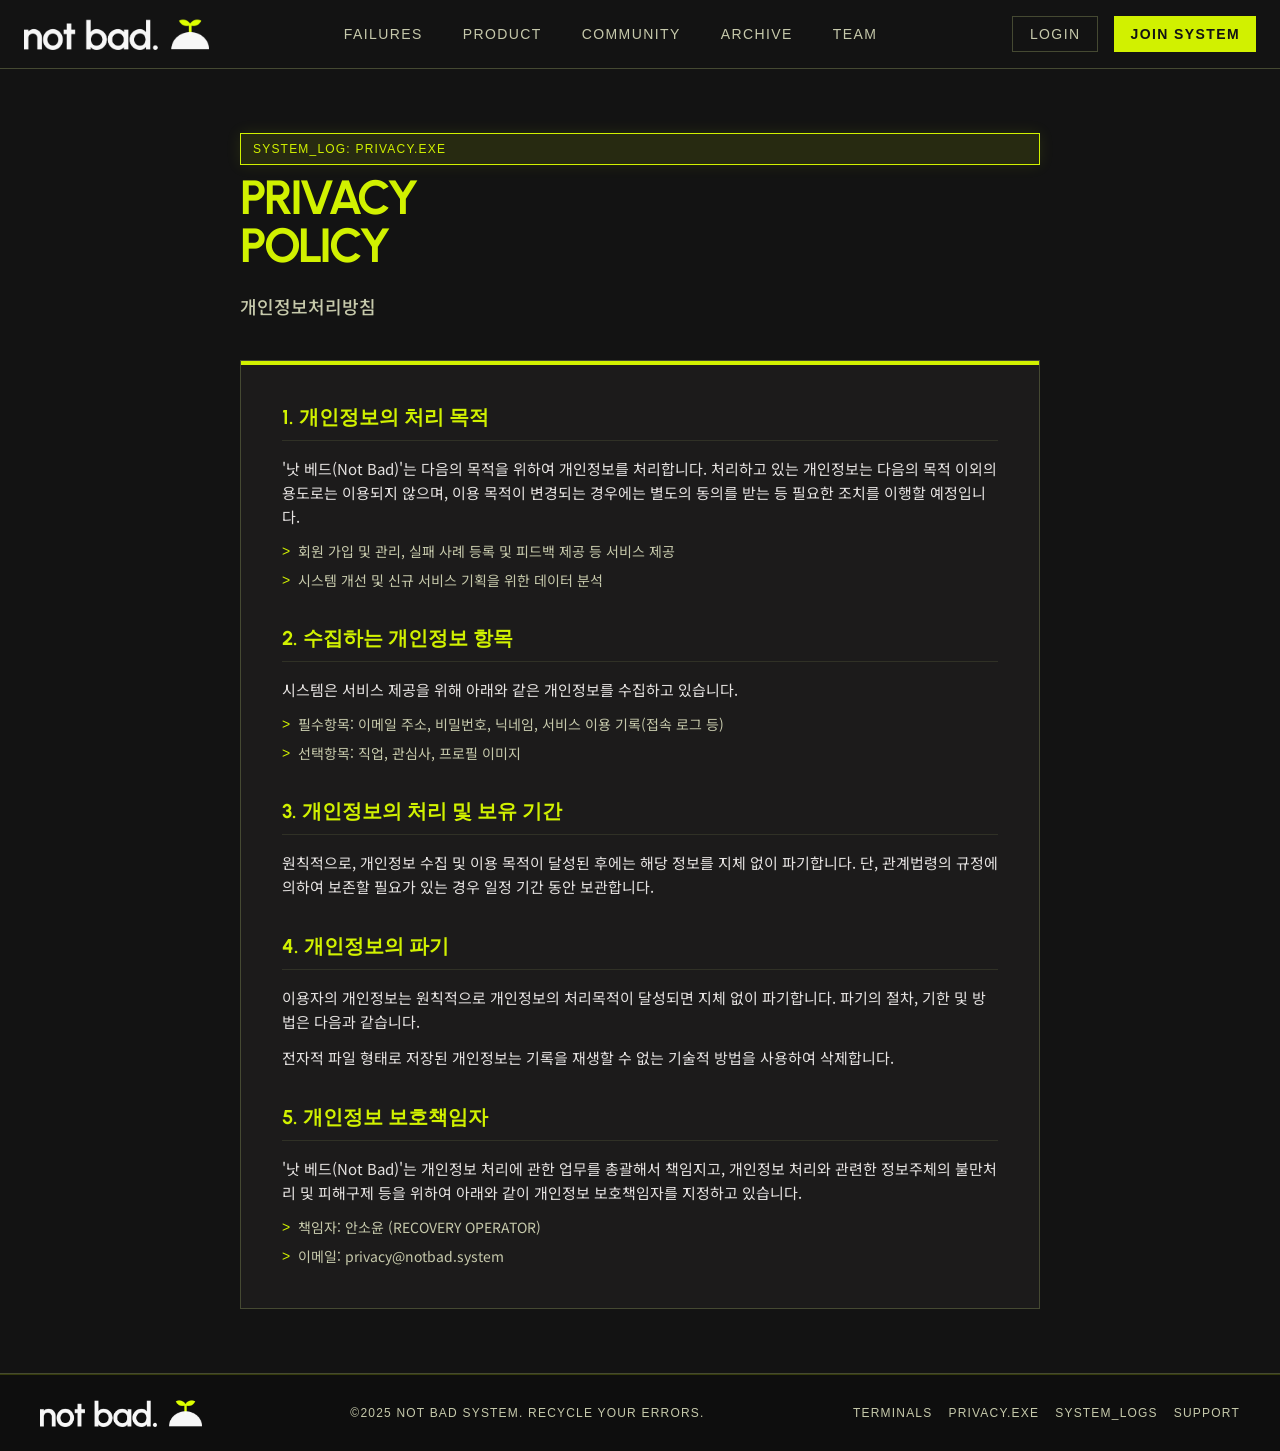
==== privacy.html @ b4ba8d07 "개인정보추가" ====
<!DOCTYPE html>
<html lang="ko">
<head>
    <meta charset="UTF-8">
    <meta name="viewport" content="width=device-width, initial-scale=1.0">
    <title>Not Bad: Privacy Policy</title>
    <link rel="preconnect" href="https://fonts.googleapis.com">
    <link rel="preconnect" href="https://fonts.gstatic.com" crossorigin>
    <link href="https://fonts.googleapis.com/css2?family=Urbanist:wght@400;500;600;700&family=Noto+Sans+KR:wght@400;500;600;700&display=swap" rel="stylesheet">
    <link rel="stylesheet" href="style.css">
    <link rel="stylesheet" href="privacy.css">
</head>
<body>
    <header class="navbar">
        <div class="logo">
            <a href="index.html"><img src="assets/logo.png" alt="Not Bad Logo"></a>
        </div>
        <nav class="nav-links">
            <a href="index.html">FAILURES</a>
            <a href="product.html">PRODUCT</a>
            <a href="#">COMMUNITY</a>
            <a href="#">ARCHIVE</a>
            <a href="team.html">TEAM</a>
        </nav>
        <div class="nav-actions">
            <button class="btn-login">LOGIN</button>
            <button class="btn-join">JOIN SYSTEM</button>
        </div>
    </header>

    <main>
        <section class="privacy-section">
            <div class="privacy-container">
                <div class="privacy-header">
                    <div class="system-init-box">
                        <span>SYSTEM_LOG: PRIVACY.EXE</span>
                    </div>
                    <h1 class="main-title">
                        <span class="title-line">PRIVACY</span>
                        <span class="title-line">POLICY</span>
                    </h1>
                    <p class="subtitle">개인정보처리방침</p>
                </div>
                
                <div class="privacy-content">
                    <div class="top-accent"></div>
                    
                    <div class="policy-block">
                        <h3>1. 개인정보의 처리 목적</h3>
                        <p>'낫 베드(Not Bad)'는 다음의 목적을 위하여 개인정보를 처리합니다. 처리하고 있는 개인정보는 다음의 목적 이외의 용도로는 이용되지 않으며, 이용 목적이 변경되는 경우에는 별도의 동의를 받는 등 필요한 조치를 이행할 예정입니다.</p>
                        <ul>
                            <li>회원 가입 및 관리, 실패 사례 등록 및 피드백 제공 등 서비스 제공</li>
                            <li>시스템 개선 및 신규 서비스 기획을 위한 데이터 분석</li>
                        </ul>
                    </div>

                    <div class="policy-block">
                        <h3>2. 수집하는 개인정보 항목</h3>
                        <p>시스템은 서비스 제공을 위해 아래와 같은 개인정보를 수집하고 있습니다.</p>
                        <ul>
                            <li>필수항목: 이메일 주소, 비밀번호, 닉네임, 서비스 이용 기록(접속 로그 등)</li>
                            <li>선택항목: 직업, 관심사, 프로필 이미지</li>
                        </ul>
                    </div>

                    <div class="policy-block">
                        <h3>3. 개인정보의 처리 및 보유 기간</h3>
                        <p>원칙적으로, 개인정보 수집 및 이용 목적이 달성된 후에는 해당 정보를 지체 없이 파기합니다. 단, 관계법령의 규정에 의하여 보존할 필요가 있는 경우 일정 기간 동안 보관합니다.</p>
                    </div>

                    <div class="policy-block">
                        <h3>4. 개인정보의 파기</h3>
                        <p>이용자의 개인정보는 원칙적으로 개인정보의 처리목적이 달성되면 지체 없이 파기합니다. 파기의 절차, 기한 및 방법은 다음과 같습니다.</p>
                        <p>전자적 파일 형태로 저장된 개인정보는 기록을 재생할 수 없는 기술적 방법을 사용하여 삭제합니다.</p>
                    </div>

                    <div class="policy-block">
                        <h3>5. 개인정보 보호책임자</h3>
                        <p>'낫 베드(Not Bad)'는 개인정보 처리에 관한 업무를 총괄해서 책임지고, 개인정보 처리와 관련한 정보주체의 불만처리 및 피해구제 등을 위하여 아래와 같이 개인정보 보호책임자를 지정하고 있습니다.</p>
                        <ul>
                            <li>책임자: 안소윤 (RECOVERY OPERATOR)</li>
                            <li>이메일: privacy@notbad.system</li>
                        </ul>
                    </div>
                </div>
            </div>
        </section>
    </main>

    <footer class="footer">
        <div class="footer-logo">
            <img src="assets/logo.png" alt="Not Bad">
        </div>
        <div class="copyright">
            ©2025 NOT BAD SYSTEM. RECYCLE YOUR ERRORS.
        </div>
        <div class="footer-links">
            <a href="#">TERMINALS</a>
            <a href="privacy.html">PRIVACY.EXE</a>
            <a href="#">SYSTEM_LOGS</a>
            <a href="#">SUPPORT</a>
        </div>
    </footer>
</body>
</html>
---- style.css ----
:root {
    --primary: #d1f100;
    --primary-glow: rgba(209, 241, 0, 0.3);
    --bg-dark: #131313;
    --bg-darker: #0e0e0e;
    --bg-card: #1c1b1b;
    --border-color: #454932;
    --text-light: #ffffff;
    --text-muted: #c6c9ab;
    --text-dark: #131313;
    
    --font-heading: 'Urbanist', sans-serif;
    --font-body: 'Noto Sans KR', sans-serif;
    --font-mono: 'Liberation Sans', system-ui, -apple-system, sans-serif;
}

img[src$=".svg"] {
    width: 36px;
    height: 36px;
}

* {
    box-sizing: border-box;
    margin: 0;
    padding: 0;
}

body {
    background-color: var(--bg-dark);
    color: var(--text-light);
    font-family: var(--font-body);
    overflow-x: hidden;
    position: relative;
    line-height: 1.5;
}

/* Background ambient light */
body::before {
    content: '';
    position: fixed;
    top: -50%;
    left: -50%;
    width: 200%;
    height: 200%;
    background: radial-gradient(circle at 50% 50%, rgba(209, 241, 0, 0.02), transparent 60%);
    z-index: -1;
    animation: rotate 40s linear infinite;
    pointer-events: none;
}

@keyframes rotate {
    0% { transform: rotate(0deg); }
    100% { transform: rotate(360deg); }
}

a {
    text-decoration: none;
    color: inherit;
}

/* Header */
.navbar {
    position: sticky;
    top: 0;
    left: 0;
    right: 0;
    display: flex;
    justify-content: space-between;
    align-items: center;
    padding: 16px 24px;
    background-color: var(--bg-dark);
    border-bottom: 1px solid var(--border-color);
    z-index: 100;
}

.logo img {
    height: 32px;
    width: auto;
    display: block;
    object-fit: contain;
}

.nav-links {
    display: flex;
    gap: 24px;
}

.nav-links a {
    font-family: var(--font-mono);
    font-size: 14px;
    font-weight: 400;
    color: var(--text-muted);
    letter-spacing: 1.4px;
    text-transform: uppercase;
    padding: 4px 8px;
    transition: color 0.3s;
}

.nav-links a:hover, .nav-links a.active {
    color: var(--primary);
}

.nav-links a.active {
    font-weight: 700;
    border-bottom: 2px solid var(--primary);
    padding-bottom: 6px;
}

.nav-actions {
    display: flex;
    gap: 16px;
}

.btn-login {
    background: transparent;
    border: 1px solid var(--border-color);
    color: var(--text-muted);
    font-family: var(--font-mono);
    font-size: 14px;
    padding: 9px 17px;
    cursor: pointer;
    text-transform: uppercase;
    letter-spacing: 1.4px;
    transition: all 0.3s;
}

.btn-login:hover {
    border-color: var(--primary);
    color: var(--primary);
}

.btn-join {
    background: var(--primary);
    border: none;
    color: var(--text-dark);
    font-family: var(--font-mono);
    font-weight: 700;
    font-size: 14px;
    padding: 9px 16px;
    cursor: pointer;
    text-transform: uppercase;
    letter-spacing: 1.4px;
    transition: all 0.3s;
}

.btn-join:hover {
    background: #e2ff1a;
    transform: scale(1.02);
}

/* Sections Base */
section {
    border-bottom: 1px solid var(--border-color);
    width: 100%;
}

/* Hero Section */
.hero-section {
    min-height: calc(100vh - 65px);
    display: flex;
    align-items: stretch;
    justify-content: center;
    gap: 60px;
    padding: 60px 40px;
    position: relative;
}

.content-container {
    display: flex;
    flex-direction: column;
    justify-content: center;
    align-items: flex-start;
    gap: 24px;
    width: 100%;
    max-width: 680px;
}

.system-init-box {
    background-color: rgba(209, 241, 0, 0.1);
    border: 1px solid var(--primary);
    padding: 6px 12px;
    display: inline-flex;
    margin-bottom: -8px;
    box-shadow: 0 0 15px rgba(209, 241, 0, 0.1);
}

.system-init-box span {
    color: var(--primary);
    font-family: var(--font-mono);
    font-size: 12px;
    letter-spacing: 1.2px;
}

.main-title {
    font-family: var(--font-heading);
    color: var(--primary);
    font-size: clamp(48px, 6vw, 64px);
    font-weight: 700;
    line-height: 1;
    letter-spacing: -3.2px;
    display: flex;
    flex-direction: column;
}

.title-line {
    display: block;
    animation: fadeInUp 0.8s forwards;
    opacity: 0;
    transform: translateY(30px);
}
.title-line:nth-child(1) { animation-delay: 0.1s; }
.title-line:nth-child(2) { animation-delay: 0.2s; }
.title-line:nth-child(3) { animation-delay: 0.3s; }

.subtitle-container {
    border-left: 2px solid var(--primary);
    padding-left: 18px;
    max-width: 576px;
}

.subtitle {
    color: var(--text-muted);
    font-size: 18px;
    font-weight: 500;
}

.cta-button {
    background-color: var(--primary);
    color: var(--text-dark);
    font-family: var(--font-heading);
    font-size: 28px;
    font-weight: 700;
    letter-spacing: 2.8px;
    padding: 16px 40px;
    border: none;
    cursor: pointer;
    display: flex;
    align-items: center;
    gap: 12px;
    margin-top: 16px;
    transition: all 0.3s;
    box-shadow: 0 0 20px rgba(209, 241, 0, 0.15);
}

.cta-button:hover {
    transform: translateY(-4px) scale(1.02);
    box-shadow: 0 15px 35px rgba(209, 241, 0, 0.3);
    background-color: #dfff1a;
}

img.arrow-icon {
    width: 24px;
    height: 24px;
    flex-shrink: 0;
    display: block;
    transition: transform 0.3s;
}
.cta-button:hover img.arrow-icon {
    transform: translateX(10px);
}

.image-container {
    max-width: 512px;
    width: 100%;
    display: flex;
    justify-content: center;
    align-items: flex-end;
}

.sprout-image {
    width: 100%;
    height: auto;
    max-height: 80vh;
    aspect-ratio: 203 / 168;
    align-self: flex-end;
    object-fit: contain;
    display: block;
    filter: drop-shadow(0 20px 40px rgba(0, 0, 0, 0.5));
}

/* Problem Section */
.problem-section {
    background-color: var(--bg-darker);
    padding: 64px 128px;
    display: flex;
    justify-content: center;
}

.problem-container {
    display: flex;
    gap: 40px;
    width: 100%;
    max-width: 1024px;
    align-items: stretch;
}

.section-title {
    font-family: var(--font-heading);
    font-size: 48px;
    line-height: 1.15;
    letter-spacing: -1.2px;
    margin-bottom: 16px;
}

.problem-header {
    width: 326px;
    display: flex;
    flex-direction: column;
    justify-content: space-between;
}

.target-tag {
    font-family: var(--font-mono);
    color: var(--primary);
    font-size: 12px;
    letter-spacing: 1.2px;
    text-transform: uppercase;
}

.problem-content {
    background-color: var(--bg-card);
    border: 1px solid var(--border-color);
    padding: 41px;
    flex: 1;
    position: relative;
    display: flex;
    flex-direction: column;
    align-items: flex-start;
    gap: 16px;
}

.top-accent {
    position: absolute;
    top: 0;
    left: 0;
    right: 0;
    height: 4px;
    background-color: var(--primary);
}

.problem-content p {
    color: #e5e2e1;
    font-size: 18px;
    line-height: 1.6;
}

/* Solution Section */
.solution-section {
    padding: 64px 128px;
    display: flex;
    justify-content: center;
    background: radial-gradient(ellipse at center, rgba(69,73,50,0.2) 0%, transparent 70%);
}

.solution-overlay {
    background: rgba(19,19,19,0.9);
    border: 1px solid var(--border-color);
    width: 100%;
    max-width: 1024px;
    padding: 41px 128px;
    display: flex;
    justify-content: center;
    backdrop-filter: blur(10px);
}

.solution-content {
    display: flex;
    flex-direction: column;
    align-items: center;
    text-align: center;
    gap: 20px;
    max-width: 768px;
}

img.icon-sm {
    width: 33px;
    height: 33px;
    flex-shrink: 0;
    display: block;
    object-fit: contain;
}

img.icon-md {
    width: 52.5px;
    height: 52.5px;
    flex-shrink: 0;
    display: block;
    object-fit: contain;
}

.solution-title {
    font-family: var(--font-heading);
    color: var(--primary);
    font-size: 48px;
    line-height: 1.15;
    letter-spacing: -1.2px;
}

.solution-divider {
    width: 100%;
    border-top: 1px solid var(--border-color);
    margin: 10px 0;
}

.solution-content p {
    color: var(--text-muted);
    font-size: 18px;
    line-height: 1.6;
}

/* Features Bento Grid */
.features-section {
    background-color: var(--bg-darker);
    padding: 64px 128px;
    display: flex;
    justify-content: center;
}

.features-grid {
    display: grid;
    grid-template-columns: repeat(3, 1fr);
    gap: 16px;
    width: 100%;
    max-width: 1024px;
}

.feature-card {
    border: 1px solid var(--border-color);
    padding: 41px;
    display: flex;
    flex-direction: column;
    justify-content: space-between;
}

.dark-card { background-color: var(--bg-card); }
.highlight-card { 
    background-color: var(--primary);
    border-color: var(--primary);
    flex-direction: row;
    align-items: center;
}

.card-span-2 { grid-column: span 2; }
.card-span-3 { grid-column: span 3; }

.feature-header {
    display: flex;
    align-items: center;
    gap: 8px;
    margin-bottom: 16px;
}

div.feature-header img {
    width: 20px;
    height: 20px;
    flex-shrink: 0;
    display: block;
}

.feature-header h3 {
    font-family: var(--font-heading);
    font-size: 36px;
    display: flex;
    align-items: center;
    gap: 8px;
}

.feature-header h3 span {
    font-family: var(--font-body);
    font-size: 14px;
    color: var(--text-muted);
    font-weight: 400;
}

.dark-text, .dark-text span {
    color: var(--text-dark) !important;
}

.card-inner p {
    color: var(--text-muted);
    font-size: 16px;
}

.sub-tag {
    color: var(--text-muted);
    font-size: 16px;
    display: block;
    margin-top: -10px;
    margin-bottom: 8px;
}

.progress-bar-container {
    margin-top: 40px;
    width: 100%;
    height: 8px;
    background: #353535;
    position: relative;
}

.progress-bar {
    position: absolute;
    top: 0;
    left: 0;
    height: 100%;
    width: 66.67%;
    background-color: var(--primary);
}

.quote-box {
    background-color: var(--bg-dark);
    padding: 16px;
    color: var(--primary);
    font-size: 28px;
    text-align: center;
    flex-shrink: 0;
    border: 1px solid var(--bg-dark);
}

/* System Process Section */
.process-section {
    padding: 64px 128px;
    display: flex;
    justify-content: center;
    background-color: var(--bg-dark);
}

.process-container {
    width: 100%;
    max-width: 1024px;
    display: flex;
    flex-direction: column;
    gap: 40px;
}

.center { text-align: center; }

.process-steps {
    display: flex;
    position: relative;
    justify-content: space-between;
}

.connecting-line {
    position: absolute;
    top: 50%;
    left: 0;
    right: 0;
    height: 1px;
    background-color: var(--border-color);
    z-index: 1;
}

.connecting-line-inner {
    width: 100%;
    height: 100%;
    background-color: var(--primary);
    box-shadow: 0 0 10px var(--primary);
}

.step-card {
    background-color: var(--bg-card);
    border: 1px solid var(--primary);
    padding: 25px;
    flex: 1;
    display: flex;
    flex-direction: column;
    align-items: center;
    text-align: center;
    z-index: 2;
    margin: 0 10px;
    transition: transform 0.3s;
}

.step-card:hover { transform: translateY(-5px); }

.step-number-container {
    margin-bottom: 16px;
}

.step-number {
    background-color: var(--bg-dark);
    border: 2px solid var(--primary);
    color: var(--primary);
    font-family: var(--font-mono);
    font-weight: bold;
    width: 48px;
    height: 48px;
    border-radius: 50%;
    display: flex;
    align-items: center;
    justify-content: center;
}

.step-card h3 {
    font-family: var(--font-heading);
    font-size: 28px;
    margin-bottom: 8px;
    line-height: 1.2;
}

.step-card p {
    font-family: var(--font-mono);
    color: var(--text-muted);
    font-size: 14px;
}

/* CTA Section */
.cta-section {
    background-color: var(--primary);
    padding: 64px 24px;
    display: flex;
    flex-direction: column;
    align-items: center;
    justify-content: center;
    gap: 24px;
    border-bottom: 1px solid #b7d300;
}

.cta-title {
    font-family: var(--font-heading);
    font-size: 64px;
    color: var(--text-dark);
    letter-spacing: -3.2px;
}

.btn-vault {
    background-color: var(--text-dark);
    color: var(--primary);
    font-family: var(--font-heading);
    font-size: 36px;
    font-weight: 600;
    letter-spacing: 3.6px;
    padding: 16px 41px;
    border: 1px solid var(--text-dark);
    cursor: pointer;
    transition: all 0.3s;
}

.btn-vault:hover {
    background-color: #222;
    color: #e2ff1a;
}

/* Footer */
.footer {
    display: flex;
    justify-content: space-between;
    align-items: center;
    padding: 24px 40px;
    background-color: var(--bg-darker);
    border-top: 1px solid rgba(209,241,0,0.2);
}

.footer-logo img { height: 28px; width: auto; display: block; }

.copyright {
    font-family: var(--font-mono);
    color: var(--text-muted);
    font-size: 12px;
    letter-spacing: 1.2px;
}

.footer-links {
    display: flex;
    gap: 16px;
}

.footer-links a {
    font-family: var(--font-mono);
    color: var(--text-muted);
    font-size: 12px;
    letter-spacing: 1.2px;
    transition: color 0.3s;
}

.footer-links a:hover { color: var(--primary); }

/* Animations */
@keyframes fadeInUp {
    from { opacity: 0; transform: translateY(30px); }
    to { opacity: 1; transform: translateY(0); }
}

/* Responsive */
@media (max-width: 1024px) {
    .hero-section {
        flex-direction: column-reverse;
        padding: 40px 20px;
        align-items: center;
    }
    
    .problem-section, .solution-section, .features-section, .process-section {
        padding: 40px 24px;
    }

    .problem-container { flex-direction: column; }
    
    .features-grid { grid-template-columns: 1fr; }
    .card-span-2, .card-span-3 { grid-column: span 1; }
    
    .highlight-card { flex-direction: column; text-align: center; }
    
    .process-steps { flex-direction: column; gap: 24px; }
    .connecting-line { display: none; }
    
    .footer { flex-direction: column; gap: 16px; text-align: center; }
}

@media (max-width: 768px) {
    .navbar { flex-wrap: wrap; gap: 16px; }
    .nav-links { width: 100%; justify-content: center; }
    .main-title { font-size: 48px; }
    .section-title { font-size: 36px; }
    .solution-title { font-size: 36px; }
    .cta-title { font-size: 40px; text-align: center; }
    .btn-vault { font-size: 24px; }
}
---- privacy.css ----
.privacy-section {
    padding: 64px 24px;
    display: flex;
    justify-content: center;
    background-color: var(--bg-dark);
    min-height: calc(100vh - 65px - 100px);
}

.privacy-container {
    width: 100%;
    max-width: 800px;
    display: flex;
    flex-direction: column;
    gap: 40px;
}

.privacy-header {
    display: flex;
    flex-direction: column;
    gap: 16px;
}

.privacy-header .main-title {
    font-size: clamp(36px, 5vw, 48px);
    margin-bottom: 8px;
}

.privacy-content {
    background-color: var(--bg-card);
    border: 1px solid var(--border-color);
    padding: 41px;
    position: relative;
    display: flex;
    flex-direction: column;
    gap: 32px;
}

.policy-block {
    display: flex;
    flex-direction: column;
    gap: 12px;
}

.policy-block h3 {
    font-family: var(--font-heading);
    color: var(--primary);
    font-size: 20px;
    border-bottom: 1px solid rgba(69, 73, 50, 0.5);
    padding-bottom: 8px;
    margin-bottom: 4px;
}

.policy-block p {
    color: #e5e2e1;
    font-size: 15px;
    line-height: 1.6;
}

.policy-block ul {
    list-style: none;
    padding-left: 16px;
    display: flex;
    flex-direction: column;
    gap: 8px;
}

.policy-block ul li {
    color: #c6c9ab;
    font-size: 14px;
    position: relative;
}

.policy-block ul li::before {
    content: '>';
    color: var(--primary);
    font-family: var(--font-mono);
    position: absolute;
    left: -16px;
}

@media (max-width: 768px) {
    .privacy-content {
        padding: 24px;
    }
}
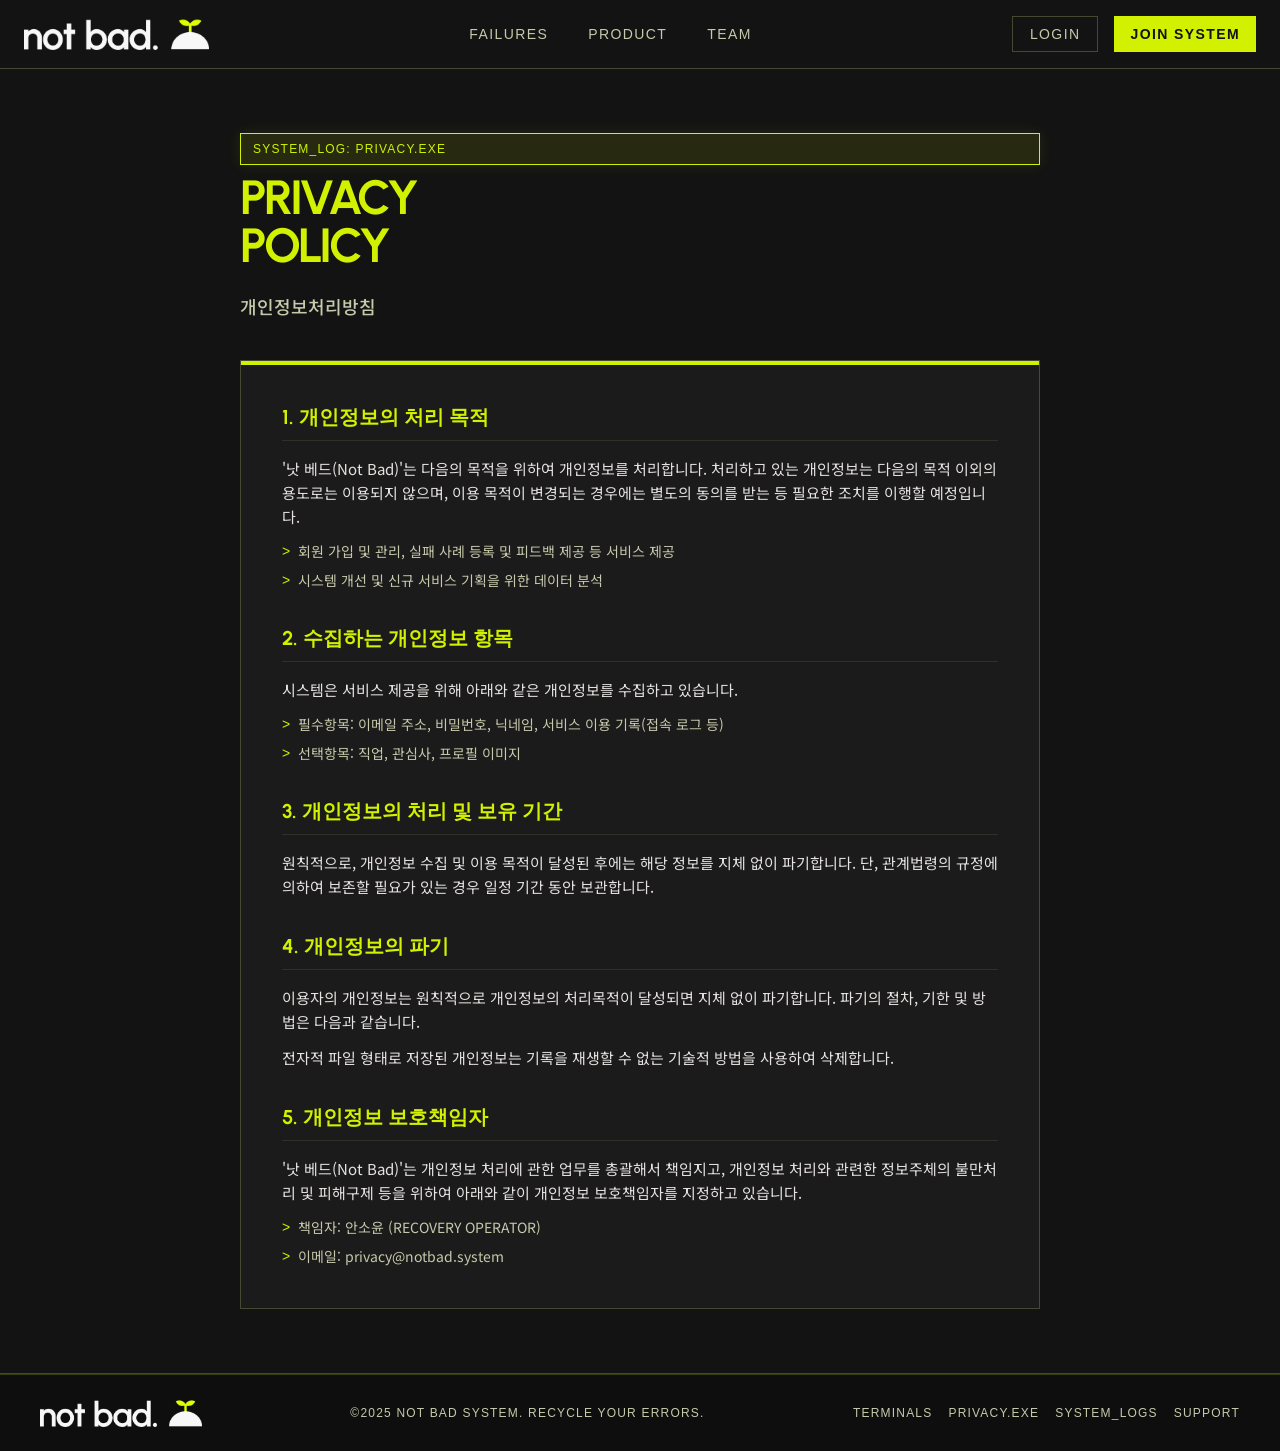
==== commit 76f69822: "헤더수정" ====
--- a/privacy.html
+++ b/privacy.html
@@ -18,8 +18,6 @@
         <nav class="nav-links">
             <a href="index.html">FAILURES</a>
             <a href="product.html">PRODUCT</a>
-            <a href="#">COMMUNITY</a>
-            <a href="#">ARCHIVE</a>
             <a href="team.html">TEAM</a>
         </nav>
         <div class="nav-actions">
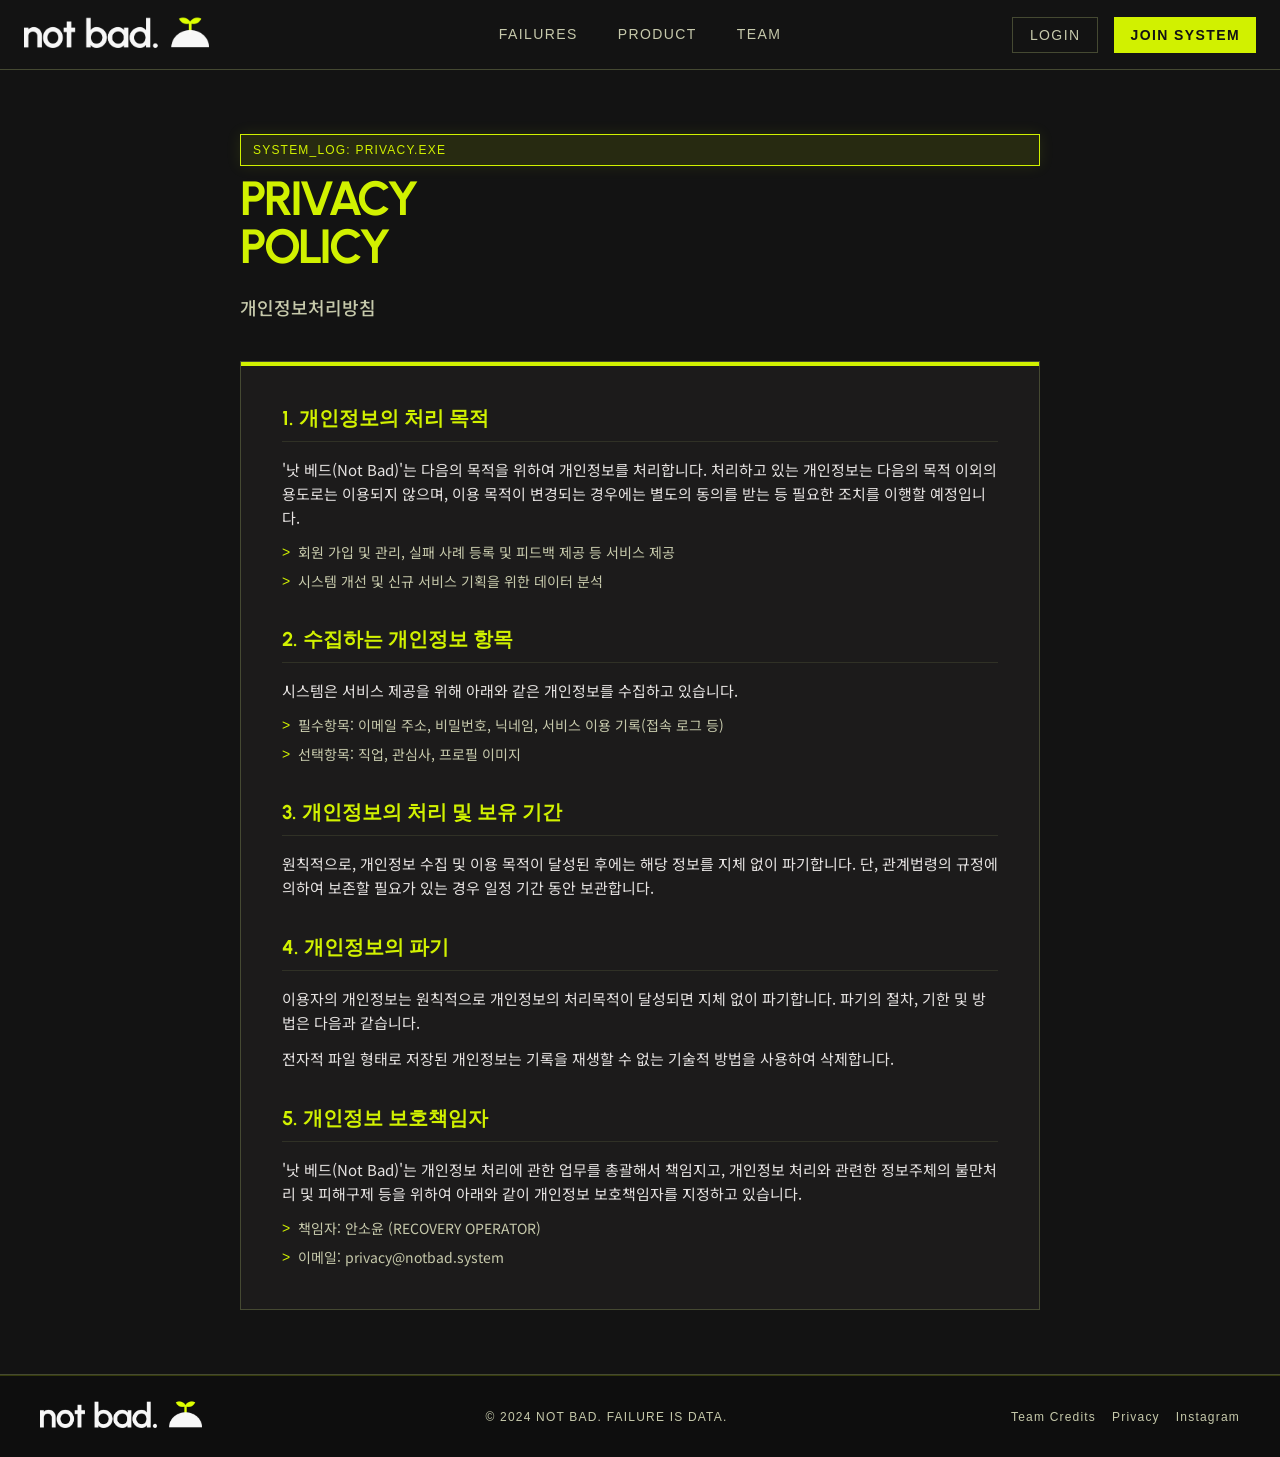
==== commit 8789f314: "푸터수정" ====
--- a/privacy.html
+++ b/privacy.html
@@ -87,16 +87,15 @@
 
     <footer class="footer">
         <div class="footer-logo">
-            <img src="assets/logo.png" alt="Not Bad">
+            <a href="index.html"><img src="assets/logo.png" alt="Not Bad Logo"></a>
         </div>
         <div class="copyright">
-            ©2025 NOT BAD SYSTEM. RECYCLE YOUR ERRORS.
+            © 2024 NOT BAD. FAILURE IS DATA.
         </div>
         <div class="footer-links">
-            <a href="#">TERMINALS</a>
-            <a href="privacy.html">PRIVACY.EXE</a>
-            <a href="#">SYSTEM_LOGS</a>
-            <a href="#">SUPPORT</a>
+            <a href="team.html">Team Credits</a>
+            <a href="privacy.html">Privacy</a>
+            <a href="#">Instagram</a>
         </div>
     </footer>
 </body>
--- a/style.css
+++ b/style.css
@@ -14,11 +14,6 @@
     --font-mono: 'Liberation Sans', system-ui, -apple-system, sans-serif;
 }
 
-img[src$=".svg"] {
-    width: 36px;
-    height: 36px;
-}
-
 * {
     box-sizing: border-box;
     margin: 0;
@@ -75,12 +70,13 @@
 
 .logo img {
     height: 32px;
-    width: auto;
-    display: block;
     object-fit: contain;
 }
 
 .nav-links {
+    position: absolute;
+    left: 50%;
+    transform: translateX(-50%);
     display: flex;
     gap: 24px;
 }
@@ -248,14 +244,11 @@
     background-color: #dfff1a;
 }
 
-img.arrow-icon {
+.arrow-icon {
     width: 24px;
-    height: 24px;
-    flex-shrink: 0;
-    display: block;
     transition: transform 0.3s;
 }
-.cta-button:hover img.arrow-icon {
+.cta-button:hover .arrow-icon {
     transform: translateX(10px);
 }
 
@@ -269,12 +262,8 @@
 
 .sprout-image {
     width: 100%;
-    height: auto;
     max-height: 80vh;
-    aspect-ratio: 203 / 168;
-    align-self: flex-end;
     object-fit: contain;
-    display: block;
     filter: drop-shadow(0 20px 40px rgba(0, 0, 0, 0.5));
 }
 
@@ -325,7 +314,6 @@
     position: relative;
     display: flex;
     flex-direction: column;
-    align-items: flex-start;
     gap: 16px;
 }
 
@@ -372,19 +360,15 @@
     max-width: 768px;
 }
 
-img.icon-sm {
+.icon-sm {
     width: 33px;
-    height: 33px;
-    flex-shrink: 0;
-    display: block;
+    height: 28.5px;
     object-fit: contain;
 }
 
-img.icon-md {
+.icon-md {
     width: 52.5px;
     height: 52.5px;
-    flex-shrink: 0;
-    display: block;
     object-fit: contain;
 }
 
@@ -450,11 +434,10 @@
     margin-bottom: 16px;
 }
 
-div.feature-header img {
-    width: 20px;
+.feature-header img {
     height: 20px;
-    flex-shrink: 0;
-    display: block;
+    width: auto;
+    object-fit: contain;
 }
 
 .feature-header h3 {
@@ -651,7 +634,7 @@
     border-top: 1px solid rgba(209,241,0,0.2);
 }
 
-.footer-logo img { height: 28px; width: auto; display: block; }
+.footer-logo img { height: 28px; }
 
 .copyright {
     font-family: var(--font-mono);
@@ -708,7 +691,7 @@
 
 @media (max-width: 768px) {
     .navbar { flex-wrap: wrap; gap: 16px; }
-    .nav-links { width: 100%; justify-content: center; }
+    .nav-links { position: static; transform: none; width: 100%; justify-content: center; }
     .main-title { font-size: 48px; }
     .section-title { font-size: 36px; }
     .solution-title { font-size: 36px; }
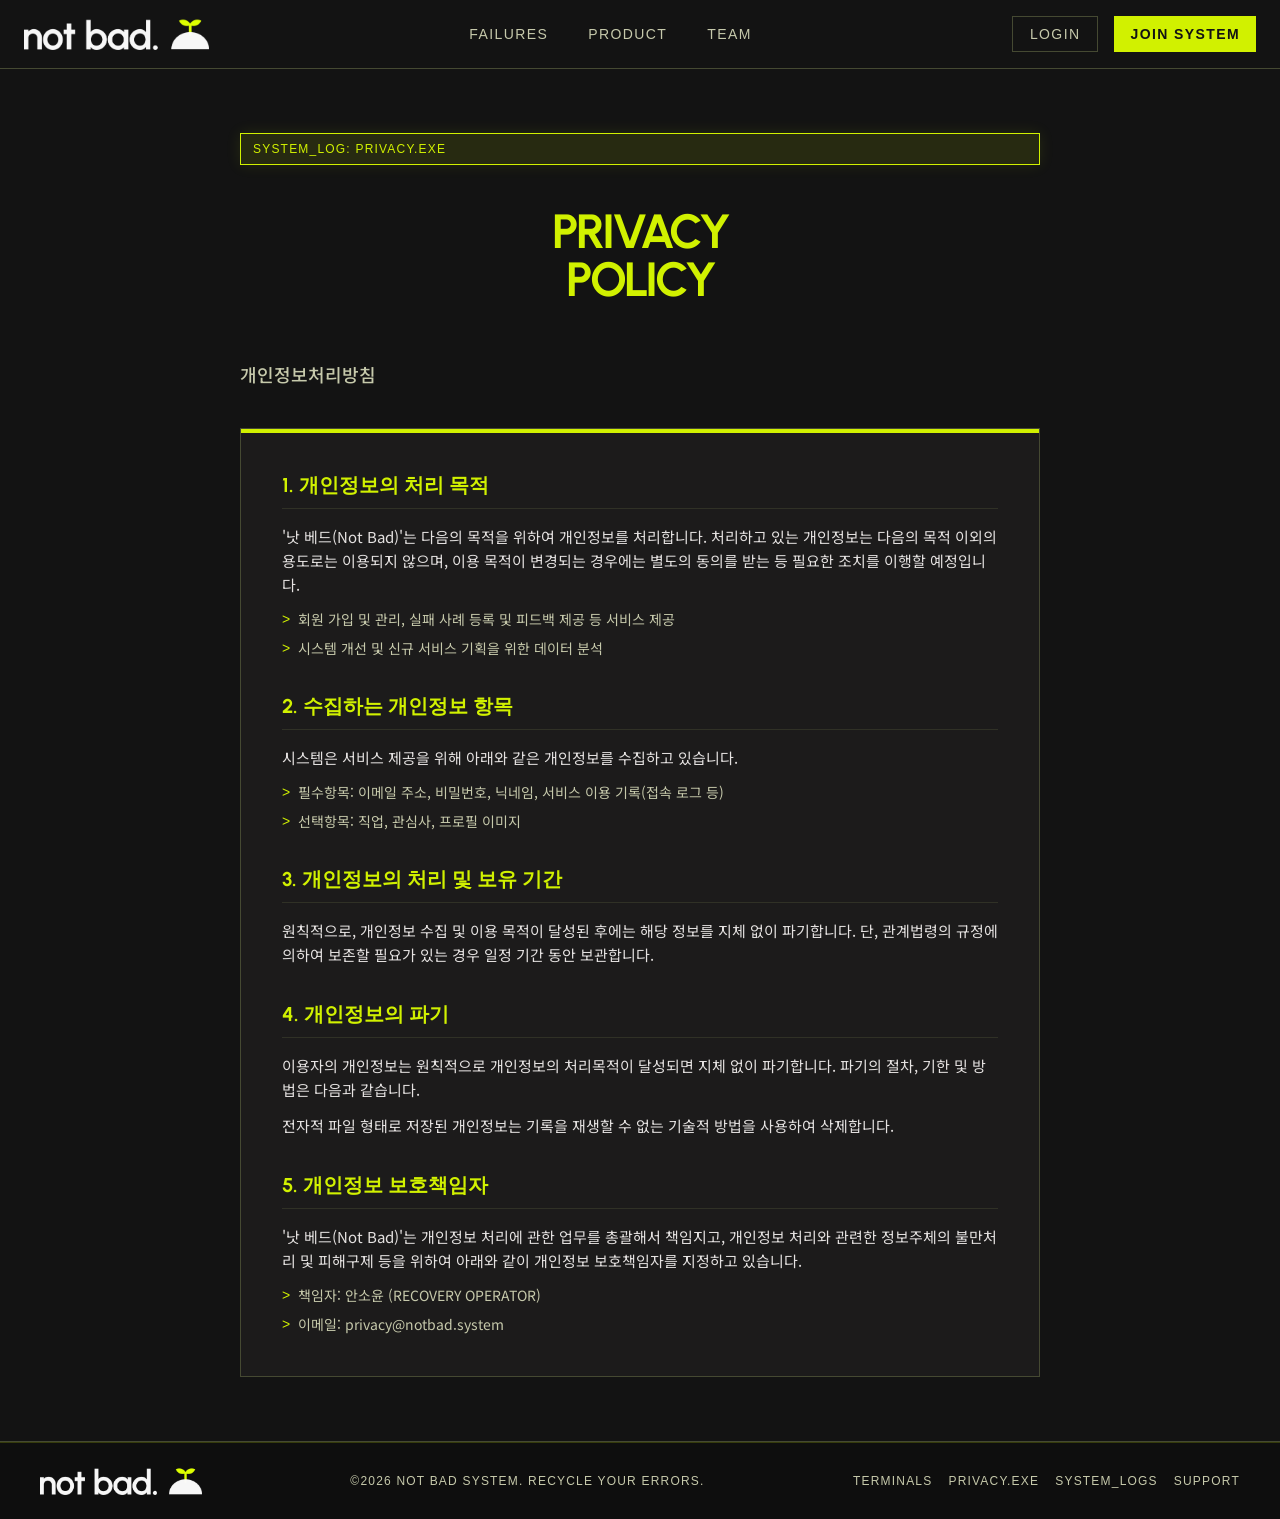
==== commit c479051f: "Update privacy.html" ====
--- a/privacy.html
+++ b/privacy.html
@@ -87,15 +87,16 @@
 
     <footer class="footer">
         <div class="footer-logo">
-            <a href="index.html"><img src="assets/logo.png" alt="Not Bad Logo"></a>
+            <img src="assets/logo.png" alt="Not Bad">
         </div>
         <div class="copyright">
-            © 2024 NOT BAD. FAILURE IS DATA.
+            ©2026 NOT BAD SYSTEM. RECYCLE YOUR ERRORS.
         </div>
         <div class="footer-links">
-            <a href="team.html">Team Credits</a>
-            <a href="privacy.html">Privacy</a>
-            <a href="#">Instagram</a>
+            <a href="#">TERMINALS</a>
+            <a href="privacy.html">PRIVACY.EXE</a>
+            <a href="#">SYSTEM_LOGS</a>
+            <a href="#">SUPPORT</a>
         </div>
     </footer>
 </body>
--- a/style.css
+++ b/style.css
@@ -14,6 +14,11 @@
     --font-mono: 'Liberation Sans', system-ui, -apple-system, sans-serif;
 }
 
+img[src$=".svg"] {
+    width: 36px;
+    height: 36px;
+}
+
 * {
     box-sizing: border-box;
     margin: 0;
@@ -70,13 +75,12 @@
 
 .logo img {
     height: 32px;
+    width: auto;
+    display: block;
     object-fit: contain;
 }
 
 .nav-links {
-    position: absolute;
-    left: 50%;
-    transform: translateX(-50%);
     display: flex;
     gap: 24px;
 }
@@ -169,6 +173,7 @@
     gap: 24px;
     width: 100%;
     max-width: 680px;
+    align-items: center;
 }
 
 .system-init-box {
@@ -196,6 +201,8 @@
     letter-spacing: -3.2px;
     display: flex;
     flex-direction: column;
+    text-align: center;
+    align-self: center;
 }
 
 .title-line {
@@ -203,15 +210,29 @@
     animation: fadeInUp 0.8s forwards;
     opacity: 0;
     transform: translateY(30px);
+    color: #d1f100;
 }
 .title-line:nth-child(1) { animation-delay: 0.1s; }
 .title-line:nth-child(2) { animation-delay: 0.2s; }
 .title-line:nth-child(3) { animation-delay: 0.3s; }
+
+.hero-title-line {
+    display: block;
+    animation: fadeInUp 0.8s forwards;
+    opacity: 0;
+    transform: translateY(30px);
+    color: #d1f100;
+}
+.hero-title-line:nth-child(1) { animation-delay: 0.1s; }
+.hero-title-line:nth-child(2) { animation-delay: 0.2s; }
+.hero-title-line:nth-child(3) { animation-delay: 0.3s; }
+
 
 .subtitle-container {
     border-left: 2px solid var(--primary);
     padding-left: 18px;
     max-width: 576px;
+    align-self: center;
 }
 
 .subtitle {
@@ -236,6 +257,7 @@
     margin-top: 16px;
     transition: all 0.3s;
     box-shadow: 0 0 20px rgba(209, 241, 0, 0.15);
+    align-self: center;
 }
 
 .cta-button:hover {
@@ -244,11 +266,14 @@
     background-color: #dfff1a;
 }
 
-.arrow-icon {
+img.arrow-icon {
     width: 24px;
+    height: 24px;
+    flex-shrink: 0;
+    display: block;
     transition: transform 0.3s;
 }
-.cta-button:hover .arrow-icon {
+.cta-button:hover img.arrow-icon {
     transform: translateX(10px);
 }
 
@@ -262,8 +287,12 @@
 
 .sprout-image {
     width: 100%;
+    height: auto;
     max-height: 80vh;
+    aspect-ratio: 203 / 168;
+    align-self: flex-end;
     object-fit: contain;
+    display: block;
     filter: drop-shadow(0 20px 40px rgba(0, 0, 0, 0.5));
 }
 
@@ -314,6 +343,7 @@
     position: relative;
     display: flex;
     flex-direction: column;
+    align-items: flex-start;
     gap: 16px;
 }
 
@@ -360,15 +390,19 @@
     max-width: 768px;
 }
 
-.icon-sm {
+img.icon-sm {
     width: 33px;
-    height: 28.5px;
+    height: 33px;
+    flex-shrink: 0;
+    display: block;
     object-fit: contain;
 }
 
-.icon-md {
+img.icon-md {
     width: 52.5px;
     height: 52.5px;
+    flex-shrink: 0;
+    display: block;
     object-fit: contain;
 }
 
@@ -434,9 +468,11 @@
     margin-bottom: 16px;
 }
 
-.feature-header img {
-    height: 20px;
-    width: auto;
+div.feature-header img {
+    width: 36px;
+    height: 36px;
+    flex-shrink: 0;
+    display: block;
     object-fit: contain;
 }
 
@@ -634,7 +670,7 @@
     border-top: 1px solid rgba(209,241,0,0.2);
 }
 
-.footer-logo img { height: 28px; }
+.footer-logo img { height: 28px; width: auto; display: block; }
 
 .copyright {
     font-family: var(--font-mono);
@@ -691,7 +727,7 @@
 
 @media (max-width: 768px) {
     .navbar { flex-wrap: wrap; gap: 16px; }
-    .nav-links { position: static; transform: none; width: 100%; justify-content: center; }
+    .nav-links { width: 100%; justify-content: center; }
     .main-title { font-size: 48px; }
     .section-title { font-size: 36px; }
     .solution-title { font-size: 36px; }
--- a/privacy.css
+++ b/privacy.css
@@ -17,7 +17,7 @@
 .privacy-header {
     display: flex;
     flex-direction: column;
-    gap: 16px;
+    gap: 50px;
 }
 
 .privacy-header .main-title {
